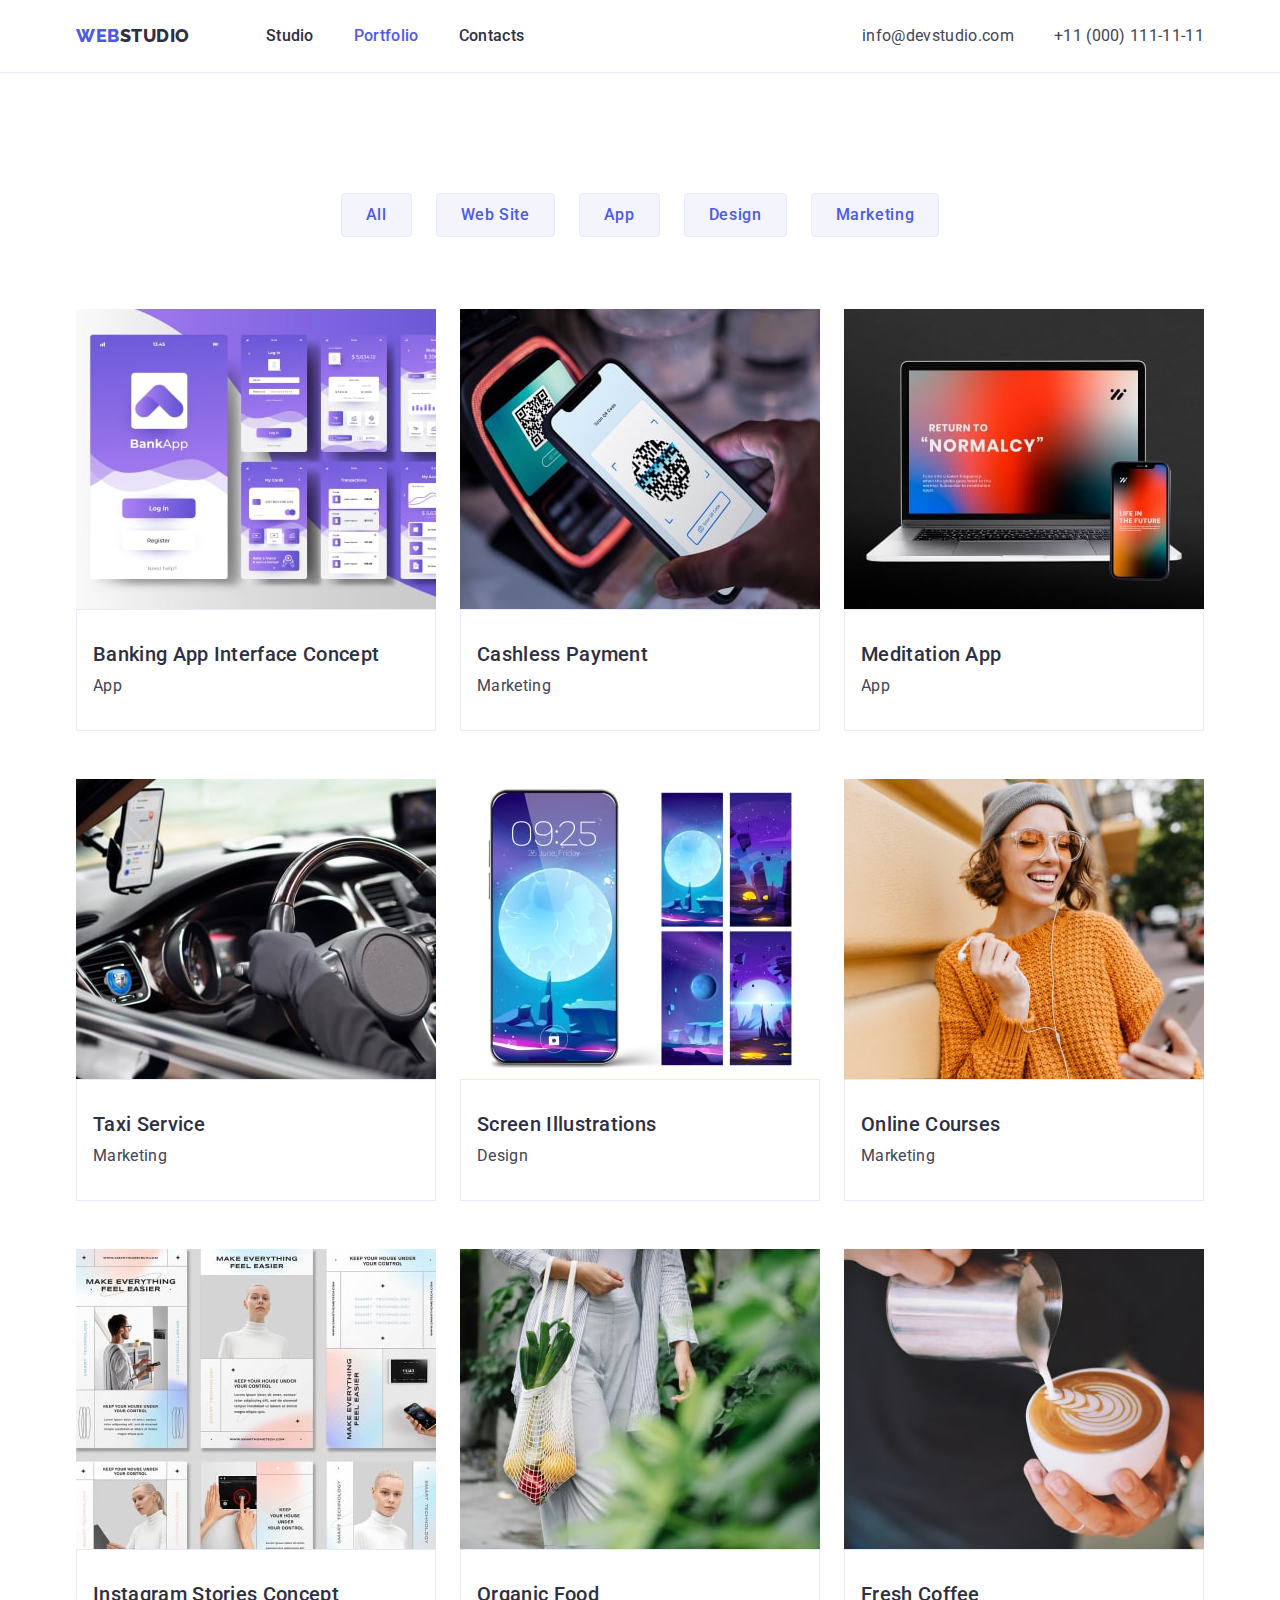
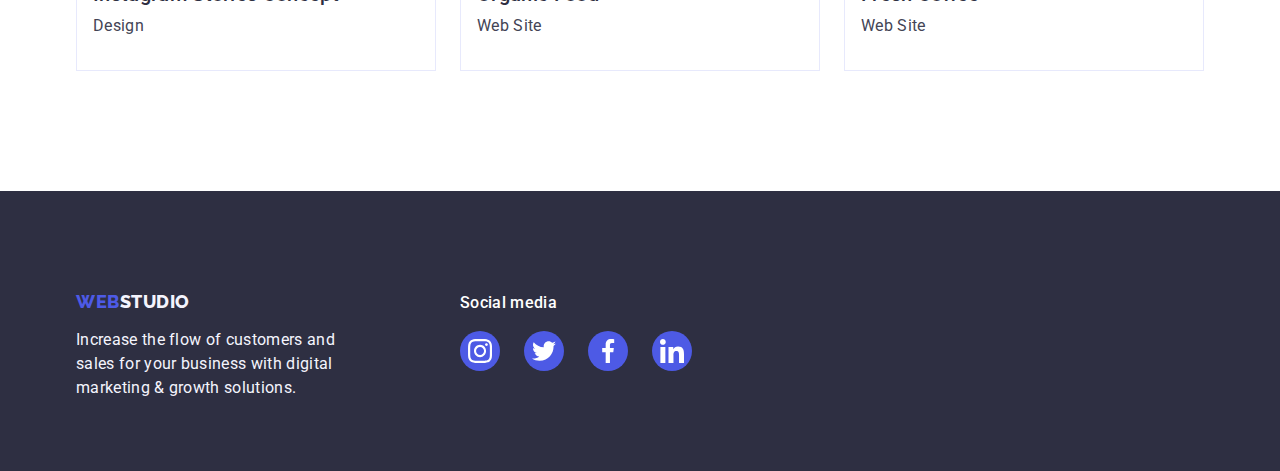
==== portfolio.html @ cc5fbccd "Додає файли з homework 4" ====
<!DOCTYPE html>
<html lang="en">

<head>
	<meta charset="UTF-8">
	<meta http-equiv="X-UA-Compatible" content="IE=edge">
	<meta name="viewport" content="width=device-width, initial-scale=1.0">
	<title>Homework 5 Portfolio</title>
	<link rel="preconnect" href="https://fonts.googleapis.com">
	<link rel="preconnect" href="https://fonts.gstatic.com" crossorigin>
	<link href="https://fonts.googleapis.com/css2?family=Raleway:wght@800&family=Roboto:wght@400;500;700;900&display=swap"
		rel="stylesheet">
	<link rel="stylesheet" href="https://cdnjs.cloudflare.com/ajax/libs/modern-normalize/1.1.0/modern-normalize.min.css">
	<link rel="stylesheet" href="./css/styles.css">
</head>

<body>

	<!-- Header(Шапка сайту) -->

	<header class="header">
		<div class="container header-container">
			<a href="./index.html" class="link logo "><span class="accent">WEB</span>STUDIO</a>

			<nav class="nav">
				<ul class="list list-flex">
					<li class="nav-item"><a href="./index.html" class="link nav-link ">Studio</a></li>
					<li class="nav-item"><a href="./portfolio.html" class="link nav-link accent">Portfolio</a></li>
					<li class="nav-item"><a href="" class="link nav-link">Contacts</a></li>
				</ul>
			</nav>

			<ul class="list contact-list list-flex">
				<li class="nav-item"><a href="" class="link contact-link">info@devstudio.com</a></li>
				<li class="nav-item"><a href="tel:+110001111111" class="link contact-link">+11 (000) 111-11-11</a></li>
			</ul>
		</div>
	</header>


	<main>

		<!-- Web studio projects -->

		<section class="section">

			<!-- <h1>Web studio projects</h1> -->
			<div class="container">
				<ul class="list filter-list list-flex">
					<li class="filter-item"><button type="button" class="btn portfolio-btn">All</button></li>
					<li class="filter-item"><button type="button" class="btn portfolio-btn">Web Site</button></li>
					<li class="filter-item"><button type="button" class="btn portfolio-btn">App</button></li>
					<li class="filter-item"><button type="button" class="btn portfolio-btn">Design</button></li>
					<li class="filter-item"><button type="button" class="btn portfolio-btn">Marketing</button></li>
				</ul>

				<ul class="list projetct-list list-flex">
					<li class="project-item">
						<a href="" class="link project-link">
							<img src="./image/project-1-min.jpg" alt="Screens of app" width="360" height="300">
							<div class="card-content">
								<h2 class="title">Banking App Interface Concept</h2>
								<p>App</p>
							</div>
						</a>
					</li>
					<li class="project-item">
						<a href="" class="link project-link">
							<img src="./image/project-2-min.jpg" alt="Phone reads qr-code" width="360" height="300">
							<div class="card-content">
								<h2 class="title">Cashless Payment</h2>
								<p>Marketing</p>
							</div>
						</a>
					</li>
					<li class="project-item">
						<a href="" class="link project-link">
							<img src="./image/project-3-min.jpg" alt="Laptop and phone" width="360" height="300">
							<div class="card-content">
								<h2 class="title">Meditation App</h2>
								<p>App</p>
							</div>
						</a>
					</li>
					<li class="project-item">
						<a href="" class="link project-link">
							<img src="./image/project-4-min.jpg" alt="Driver's wheel with phone" width="360" height="300">
							<div class="card-content">
								<h2 class="title">Taxi Service</h2>
								<p>Marketing</p>
							</div>
						</a>
					</li>
					<li class="project-item">
						<a href="" class="link project-link">
							<img src="./image/project-5-min.jpg" alt="Phone with 4 screenshots" width="360" height="300">
							<div class="card-content">
								<h2 class="title">Screen Illustrations</h2>
								<p>Design</p>
							</div>
						</a>
					</li>
					<li class="project-item">
						<a href="" class="link project-link">
							<img src="./image/project-6-min.jpg" alt="Woman looks at her phone" width="360" height="300">
							<div class="card-content">
								<h2 class="title">Online Courses</h2>
								<p>Marketing</p>
							</div>
						</a>
					</li>
					<li class="project-item">
						<a href="" class="link project-link">
							<img src="./image/project-7-min.jpg" alt="Screenshots with instructions" width="360" height="300">
							<div class="card-content">
								<h2 class="title">Instagram Stories Concept</h2>
								<p>Design</p>
							</div>
						</a>
					</li>
					<li class="project-item">
						<a href="" class="link project-link">
							<img src="./image/project-8-min.jpg" alt="Woman with a bag of vegetables" width="360" height="300">
							<div class="card-content">
								<h2 class="title">Organic Food</h2>
								<p>Web Site</p>
							</div>
						</a>
					</li>
					<li class="project-item">
						<a href="" class="link project-link">
							<img src="./image/project-9-min.jpg" alt="Cup of coffee with a picture" width="360" height="300">
							<div class="card-content">
								<h2 class="title">Fresh Coffee</h2>
								<p>Web Site</p>
							</div>
						</a>
					</li>
				</ul>
			</div>
		</section>
	</main>

	<!-- Footer(Футер) -->

	<footer class="footer">
		<div class="container">
			<div class="footer-desc">
				<a href="/" class="link logo footer-link"><span class="accent">WEB</span>STUDIO</a>
				<p class="footer-text">Increase the flow of customers and sales for your business with digital marketing &
					growth solutions.</p>
			</div>
			<div class="footer-social-wrap">
				<p class="footer-social-text">Social media</p>
				<ul class="list list-flex">
					<li class="item">
						<a href="/" class="social-link">
							<svg class="social-icon" width="24" height="24">
								<use href="./image/icons/icons.svg#insta"></use>
							</svg>
						</a>
					</li>
					<li class="item">
						<a href="/" class="social-link">
							<svg class="social-icon" width="24" height="24">
								<use href="./image/icons/icons.svg#twitter"></use>
							</svg>
						</a>
					</li>
					<li class="item">
						<a href="/" class="social-link">
							<svg class="social-icon" width="24" height="24">
								<use href="./image/icons/icons.svg#facebook"></use>
							</svg>
						</a>
					</li>
					<li class="item">
						<a href="/" class="social-link">
							<svg class="social-icon" width="24" height="24">
								<use href="./image/icons/icons.svg#linkedin"></use>
							</svg>
						</a>
					</li>
				</ul>

			</div>
		</div>
	</footer>
</body>

</html>
---- css/styles.css ----
/* calc((100% - кіль-сть_відступів_в_рядку * довжина_одного_відступу_в_рядку) / кіль-сть_елементів_в_рядку) */

/* основний колір тексту, абзаців #434455 */

/* другорядний колір тексту #2E2F42 */

/* білий колір: шапка, футер, фон - #E7E9FC */

/* білий колір тексту футер, та btn(Portfolio) #F4F4FD */

/* колір акценту(ефектів) #4D5AE5 */

/* logo: Raleway(800)

nav a(500), contact-list(400), h1(700), 
btn(500), h2(700) h3(500), p(400),  'Roboto';

700 - Bold
500 - 
400 - Normal */

/* Ширина контейнеру: 1128px + 15px padding (right/left) */




:root {
	--border-white-color: #E7E9FC;
	--text-color: #434455;
	--title-color: #2E2F42;
	--accent-color: #4D5AE5;
	--passed-color: #404BBF;
	--white-site-color: #F4F4FD;
	--main-background-color: #FFFFFF;
	--customer-icon-color: #8E8F99;
	--footer-background-color: #2E2F42;
}

body {
	color: var(--text-color);
	background-color: var(--main-background-color);

	font-family: "Roboto", sans-serif;
	font-size: 16px;
	line-height: 1.5;
	letter-spacing: 0.02em;
}

/* Reset some start properties */

p,
h1,
h2,
h3,
h4,
h5,
h6 {
	margin-top: 0;
	margin-bottom: 0;
}

.link {
	text-decoration: none;
	color: inherit;
}

ul {
	margin: 0;
	padding: 0;
}

button {
	cursor: pointer;
	font-family: inherit;
}

img {
	display: block;
	max-width: 100%;
	height: auto;
}

.list {
	list-style: none;
}

/* Logo */

.logo {
	display: inline-block;
	/* padding-top: 24px;
	padding-bottom: 24px; */

	color: var(--title-color);
	font-family: "Raleway", cursive;
	font-weight: 800;
	font-size: 18px;
	line-height: 1.17;
	letter-spacing: 0.03em;
}

/* Button */

.btn {
	font-weight: 500;
	cursor: pointer;

	text-align: center;
	letter-spacing: 0.04em;
}

/* Section */

.section {
	padding-top: 120px;
	padding-bottom: 120px;
}

.section-title {
	margin-bottom: 72px;

	color: var(--title-color);

	font-weight: 700;
	font-size: 36px;
	line-height: 1.11;

	text-align: center;
	text-transform: capitalize;
}

.title {
	margin-bottom: 8px;
	color: var(--title-color);

	font-weight: 500;
	font-size: 20px;
	line-height: 1.2;
}

.list-flex {
	display: flex;
}

/* Header */

.header {
	background: var(--main-background-color);
	border-bottom: 1px solid var(--border-white-color);
}

.container {
	width: 1158px;
	padding-left: 15px;
	padding-right: 15px;
	margin-right: auto;
	margin-left: auto;
}

.header-container {
	display: flex;
	align-items: center;
}

.header-container .logo {
	padding-top: 24px;
	padding-bottom: 24px;
}

.nav {
	margin-left: 76px;
}

.contact-list {
	margin-left: auto;
}

.nav-item:not(:last-child) {
	margin-right: 40px;
}

.nav-link {
	color: var(--title-color);
	font-weight: 500;
}

.nav-link,
.contact-link {
	display: inline-block;
	padding-top: 24px;
	padding-bottom: 24px;
}

.contact-link {
	color: var(--text-color);
}

.nav-link:hover,
.nav-link:focus,
.contact-link:hover,
.contact-link:focus {
	color: var(--accent-color);
}

.accent {
	color: var(--accent-color);
}

/* Hero */

.hero {
	height: 600px;
	max-width: 1440px;
	margin-right: auto;
	margin-left: auto;
	padding-top: 188px;
	padding-bottom: 188px;
	text-align: center;

	background-image:
		linear-gradient(to right,
			rgba(46, 47, 66, 0.7),
			rgba(46, 47, 66, 0.7)),
		url("../image/Hero-people-office-min.jpg");
	background-size: cover;
	background-position: center;
	background-repeat: no-repeat;
}

.hero-title {
	margin-top: 0;
	margin-bottom: 48px;

	color: var(--main-background-color);

	font-weight: 700;
	font-size: 56px;
	line-height: 1.07;
	text-align: center;
}

.hero-btn {
	display: inline-block;

	border-radius: 4px;
	padding: 16px 32px;
	min-width: 169px;


	color: var(--main-background-color);
	background-color: var(--accent-color);
}

.hero-btn:hover,
.hero-btn:focus {
	color: var(--title-color);
}

/* Features */

.visually-hidden {
	position: absolute;
	width: 1px;
	height: 1px;
	margin: -1px;
	border: 0;
	padding: 0;

	white-space: nowrap;
	clip-path: inset(100%);
	clip: rect(0 0 0 0);
	overflow: hidden;
}

.item:not(:last-child) {
	margin-right: 24px;
}

.feature-item {
	width: 264px;
}

.feature-icon-bg {
	width: 264px;
	height: 112px;
	padding: 24px 100px;
	margin-bottom: 8px;

	background-color: var(--white-site-color);
	border-radius: 4px;
}

/* About */

.about-item {
border: 1px solid var(--border-white-color);
}

/* Employees */

.section:nth-child(4) {
	background-color: var(--white-site-color);
}

.employee-content {
	padding-top: 32px;
	padding-left: 16px;
	padding-bottom: 32px;
	padding-right: 16px;

	text-align: center;
	background-color: var(--main-background-color);
}

.employee-item {
	width: calc((100% - 72px)/4);
	background-color: var(--main-background-color);

	box-shadow: 0px 1px 6px rgba(46, 47, 66, 0.08),
		0px 1px 1px rgba(46, 47, 66, 0.16),
		0px 2px 1px rgba(46, 47, 66, 0.08);
	border-radius: 0px 0px 4px 4px;
}

.employee-text {
	text-align: center;
	margin-bottom: 8px;
}

.social-link {
	width: 40px;
	height: 40px;

	border-radius: 50%;
	display: flex;
	align-items: center;
	justify-content: center;
	background-color: var(--accent-color);
	color: var(--main-background-color);
}

.social-icon {
	fill: currentColor;
}

.social-link:hover,
.social-link:focus {
	background-color: var(--passed-color);
}

/* Customers  */

.customer-link {
	width: 168px;
	height: 88px;

	color: var(--customer-icon-color);
	border: 1px solid var(--customer-icon-color);
	border-radius: 4px;

	display: flex;
	align-items: center;
	justify-content: center;
}

.customer-link:hover,
.customer-link:focus {
	color: var(--accent-color);
	border-color: var(--accent-color);
}

.customer-icon {
	fill: currentColor;
}


/* Footer */

.footer {
	padding-top: 100px;
	padding-bottom: 100px;
	background-color: var(--footer-background-color);
}

.footer .container {
	display: flex;
}

.footer-desc {
	display: block;
	width: 264px;
	height: 76px;
	margin-right: 120px;
}

.footer-link {
	color: var(--white-site-color);
	margin-bottom: 16px;
}

.footer-text {
	display: block;
	color: var(--white-site-color);
}

.footer-social-text {
	font-weight: 500;
	color: var(--main-background-color);
	margin-bottom: 16px;
}

/* PORTFOLIO */

.filter-item:not(:last-child) {
	margin-right: 24px;
}

.portfolio-btn {
	border: 1px solid var(--border-white-color);
	border-radius: 4px;

	padding: 12px 24px;

	background-color: var(--white-site-color);
	color: var(--accent-color);
}

.portfolio-btn:hover,
.portfolio-btn:focus {
	color: var(--main-background-color);
	background-color: var(--passed-color);
	box-shadow: 0px 3px 1px rgba(0, 0, 0, 0.1), 
	0px 2px 1px rgba(0, 0, 0, 0.08), 
	0px 2px 2px rgba(0, 0, 0, 0.12);
	border: none;
}

.filter-list {
	justify-content: center;

	margin-bottom: 72px;
}

.projetct-list {
	flex-wrap: wrap;
}

.project-item {
	width: calc((100% - 48px)/3);

	margin-bottom: 48px;
	margin-right: 24px;
}

.project-item:nth-last-child(-n + 3) {
	margin-bottom: 0;
}

.project-item:nth-child(3n) {
	margin-right: 0;
}

.project-item:hover,
.project-item:focus {
	border: 1px solid var(--white-site-color);
	box-shadow: 0px 1px 6px rgba(46, 47, 66, 0.08), 
		0px 1px 1px rgba(46, 47, 66, 0.16), 
		0px 2px 1px rgba(46, 47, 66, 0.08);
}

.card-content {
	padding-top: 32px;
	padding-left: 16px;
	padding-bottom: 32px;

	background-color: var(--main-background-color);
	border: 1px solid var(--border-white-color);
}
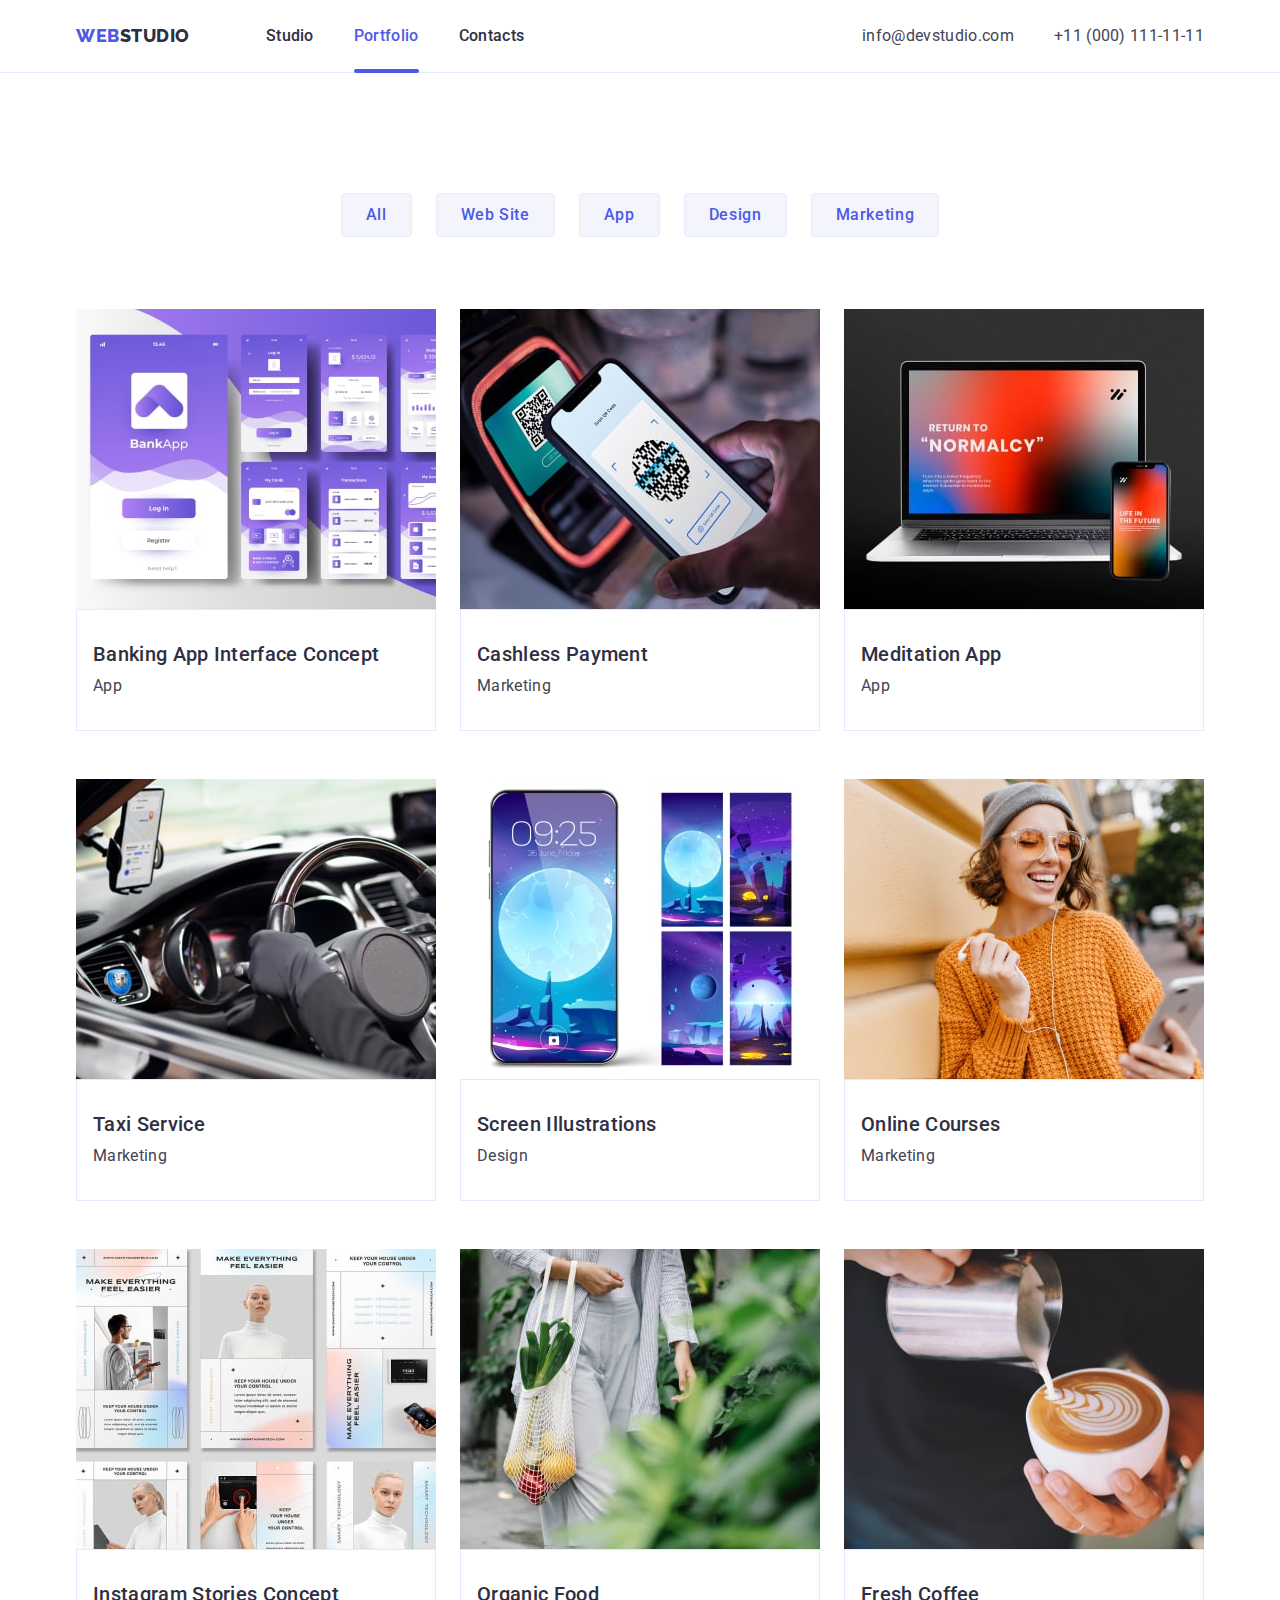
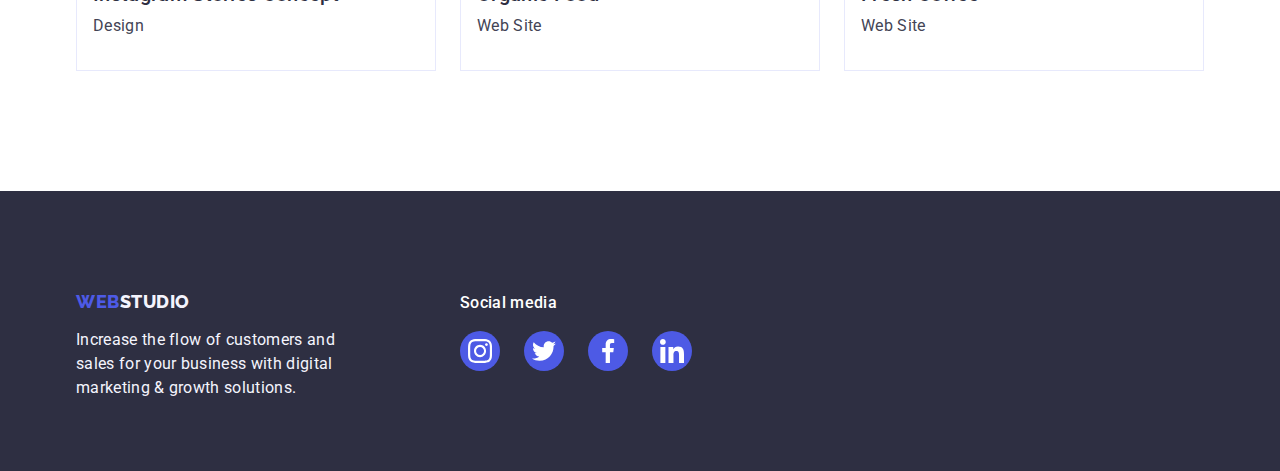
==== commit b0b50b40: "Додає всі  класи, стилі, анімацію, та модалку по hw5" ====
--- a/portfolio.html
+++ b/portfolio.html
@@ -11,6 +11,8 @@
 	<link href="https://fonts.googleapis.com/css2?family=Raleway:wght@800&family=Roboto:wght@400;500;700;900&display=swap"
 		rel="stylesheet">
 	<link rel="stylesheet" href="https://cdnjs.cloudflare.com/ajax/libs/modern-normalize/1.1.0/modern-normalize.min.css">
+	<link rel="stylesheet" href="https://cdnjs.cloudflare.com/ajax/libs/animate.css/4.1.1/animate.min.css">
+	<link href="https://unpkg.com/aos@2.3.1/dist/aos.css" rel="stylesheet">
 	<link rel="stylesheet" href="./css/styles.css">
 </head>
 
@@ -24,9 +26,9 @@
 
 			<nav class="nav">
 				<ul class="list list-flex">
-					<li class="nav-item"><a href="./index.html" class="link nav-link ">Studio</a></li>
+					<li class="nav-item"><a href="./index.html" class="link nav-link scale-link">Studio</a></li>
 					<li class="nav-item"><a href="./portfolio.html" class="link nav-link accent">Portfolio</a></li>
-					<li class="nav-item"><a href="" class="link nav-link">Contacts</a></li>
+					<li class="nav-item"><a href="" class="link nav-link scale-link">Contacts</a></li>
 				</ul>
 			</nav>
 
@@ -46,7 +48,7 @@
 
 			<!-- <h1>Web studio projects</h1> -->
 			<div class="container">
-				<ul class="list filter-list list-flex">
+				<ul class="list filter-list list-flex animate__animated animate__bounceInLeft">
 					<li class="filter-item"><button type="button" class="btn portfolio-btn">All</button></li>
 					<li class="filter-item"><button type="button" class="btn portfolio-btn">Web Site</button></li>
 					<li class="filter-item"><button type="button" class="btn portfolio-btn">App</button></li>
@@ -57,7 +59,13 @@
 				<ul class="list projetct-list list-flex">
 					<li class="project-item">
 						<a href="" class="link project-link">
-							<img src="./image/project-1-min.jpg" alt="Screens of app" width="360" height="300">
+							<div class="project-wrap">
+								<img src="./image/project-1-min.jpg" alt="Screens of app" width="360" height="300">
+								<p class="project-wrap-text">14 Stylish and User-Friendly App Design Concepts · Task Manager App ·
+									Calorie Tracker App · Exotic
+									Fruit Ecommerce App ·
+									Cloud Storage App</p>
+							</div>
 							<div class="card-content">
 								<h2 class="title">Banking App Interface Concept</h2>
 								<p>App</p>
@@ -66,7 +74,13 @@
 					</li>
 					<li class="project-item">
 						<a href="" class="link project-link">
-							<img src="./image/project-2-min.jpg" alt="Phone reads qr-code" width="360" height="300">
+							<div class="project-wrap">
+								<img src="./image/project-2-min.jpg" alt="Phone reads qr-code" width="360" height="300">
+								<p class="project-wrap-text">14 Stylish and User-Friendly App Design Concepts · Task Manager App ·
+									Calorie Tracker App · Exotic
+									Fruit Ecommerce App ·
+									Cloud Storage App</p>
+							</div>
 							<div class="card-content">
 								<h2 class="title">Cashless Payment</h2>
 								<p>Marketing</p>
@@ -75,7 +89,13 @@
 					</li>
 					<li class="project-item">
 						<a href="" class="link project-link">
-							<img src="./image/project-3-min.jpg" alt="Laptop and phone" width="360" height="300">
+							<div class="project-wrap">
+								<img src="./image/project-3-min.jpg" alt="Laptop and phone" width="360" height="300">
+								<p class="project-wrap-text">14 Stylish and User-Friendly App Design Concepts · Task Manager App ·
+									Calorie Tracker App · Exotic
+									Fruit Ecommerce App ·
+									Cloud Storage App</p>
+							</div>
 							<div class="card-content">
 								<h2 class="title">Meditation App</h2>
 								<p>App</p>
@@ -84,7 +104,13 @@
 					</li>
 					<li class="project-item">
 						<a href="" class="link project-link">
-							<img src="./image/project-4-min.jpg" alt="Driver's wheel with phone" width="360" height="300">
+							<div class="project-wrap">
+								<img src="./image/project-4-min.jpg" alt="Driver's wheel with phone" width="360" height="300">
+								<p class="project-wrap-text">14 Stylish and User-Friendly App Design Concepts · Task Manager App ·
+									Calorie Tracker App · Exotic
+									Fruit Ecommerce App ·
+									Cloud Storage App</p>
+							</div>
 							<div class="card-content">
 								<h2 class="title">Taxi Service</h2>
 								<p>Marketing</p>
@@ -93,7 +119,13 @@
 					</li>
 					<li class="project-item">
 						<a href="" class="link project-link">
-							<img src="./image/project-5-min.jpg" alt="Phone with 4 screenshots" width="360" height="300">
+							<div class="project-wrap">
+								<img src="./image/project-5-min.jpg" alt="Phone with 4 screenshots" width="360" height="300">
+								<p class="project-wrap-text">14 Stylish and User-Friendly App Design Concepts · Task Manager App ·
+									Calorie Tracker App · Exotic
+									Fruit Ecommerce App ·
+									Cloud Storage App</p>
+							</div>
 							<div class="card-content">
 								<h2 class="title">Screen Illustrations</h2>
 								<p>Design</p>
@@ -102,7 +134,13 @@
 					</li>
 					<li class="project-item">
 						<a href="" class="link project-link">
-							<img src="./image/project-6-min.jpg" alt="Woman looks at her phone" width="360" height="300">
+							<div class="project-wrap">
+								<img src="./image/project-6-min.jpg" alt="Woman looks at her phone" width="360" height="300">
+								<p class="project-wrap-text">14 Stylish and User-Friendly App Design Concepts · Task Manager App ·
+									Calorie Tracker App · Exotic
+									Fruit Ecommerce App ·
+									Cloud Storage App</p>
+							</div>
 							<div class="card-content">
 								<h2 class="title">Online Courses</h2>
 								<p>Marketing</p>
@@ -111,7 +149,13 @@
 					</li>
 					<li class="project-item">
 						<a href="" class="link project-link">
-							<img src="./image/project-7-min.jpg" alt="Screenshots with instructions" width="360" height="300">
+							<div class="project-wrap">
+								<img src="./image/project-7-min.jpg" alt="Screenshots with instructions" width="360" height="300">
+								<p class="project-wrap-text">14 Stylish and User-Friendly App Design Concepts · Task Manager App ·
+									Calorie Tracker App · Exotic
+									Fruit Ecommerce App ·
+									Cloud Storage App</p>
+							</div>
 							<div class="card-content">
 								<h2 class="title">Instagram Stories Concept</h2>
 								<p>Design</p>
@@ -120,7 +164,13 @@
 					</li>
 					<li class="project-item">
 						<a href="" class="link project-link">
-							<img src="./image/project-8-min.jpg" alt="Woman with a bag of vegetables" width="360" height="300">
+							<div class="project-wrap">
+								<img src="./image/project-8-min.jpg" alt="Woman with a bag of vegetables" width="360" height="300">
+								<p class="project-wrap-text">14 Stylish and User-Friendly App Design Concepts · Task Manager App ·
+									Calorie Tracker App · Exotic
+									Fruit Ecommerce App ·
+									Cloud Storage App</p>
+							</div>
 							<div class="card-content">
 								<h2 class="title">Organic Food</h2>
 								<p>Web Site</p>
@@ -129,7 +179,13 @@
 					</li>
 					<li class="project-item">
 						<a href="" class="link project-link">
-							<img src="./image/project-9-min.jpg" alt="Cup of coffee with a picture" width="360" height="300">
+							<div class="project-wrap">
+								<img src="./image/project-9-min.jpg" alt="Cup of coffee with a picture" width="360" height="300">
+								<p class="project-wrap-text">14 Stylish and User-Friendly App Design Concepts · Task Manager App ·
+									Calorie Tracker App · Exotic
+									Fruit Ecommerce App ·
+									Cloud Storage App</p>
+							</div>
 							<div class="card-content">
 								<h2 class="title">Fresh Coffee</h2>
 								<p>Web Site</p>
--- a/css/styles.css
+++ b/css/styles.css
@@ -34,6 +34,7 @@
 	--main-background-color: #FFFFFF;
 	--customer-icon-color: #8E8F99;
 	--footer-background-color: #2E2F42;
+	--timing-function: cubic-bezier(0.4, 0, 0.2, 1);
 }
 
 body {
@@ -182,6 +183,8 @@
 .nav-link {
 	color: var(--title-color);
 	font-weight: 500;
+
+	transition: color 250ms var(--timing-function);
 }
 
 .nav-link,
@@ -193,6 +196,8 @@
 
 .contact-link {
 	color: var(--text-color);
+
+	transition: color 250ms var(--timing-function);
 }
 
 .nav-link:hover,
@@ -204,6 +209,53 @@
 
 .accent {
 	color: var(--accent-color);
+}
+
+.scale-link {
+	position: relative;
+}
+
+.scale-link::after {
+	position: absolute;
+	left: 0;
+	bottom: -1%;
+
+	content: '';
+	display: inline-block;
+	width: 100%;
+	height: 4px;
+
+	background-color: currentColor;
+	border-radius: 2px;
+	border-width: 0;
+
+	transform: scaleX(0);
+	transition: transform 250ms var(--timing-function);
+}
+
+.scale-link:hover::after,
+.scale-link:focus::after {
+	transform: scaleX(1);
+}
+
+.nav-link.accent {
+	position: relative;
+}
+
+.nav-link.accent::after {
+	position: absolute;
+	left: 0;
+	bottom: -1%;
+
+	content: '';
+	display: inline-block;
+	width: 100%;
+	height: 4px;
+
+	background-color: currentColor;
+
+	border-radius: 2px;
+	border-width: 0;
 }
 
 /* Hero */
@@ -249,6 +301,8 @@
 
 	color: var(--main-background-color);
 	background-color: var(--accent-color);
+
+	transition: color 250ms var(--timing-function);
 }
 
 .hero-btn:hover,
@@ -337,6 +391,8 @@
 	justify-content: center;
 	background-color: var(--accent-color);
 	color: var(--main-background-color);
+
+	transition: background-color 250ms var(--timing-function);
 }
 
 .social-icon {
@@ -361,6 +417,9 @@
 	display: flex;
 	align-items: center;
 	justify-content: center;
+
+	transition: color 250ms var(--timing-function),
+		border-color 250ms var(--timing-function);
 }
 
 .customer-link:hover,
@@ -423,6 +482,12 @@
 
 	background-color: var(--white-site-color);
 	color: var(--accent-color);
+
+	transition: color 250ms var(--timing-function), 
+		background-color 250ms var(--timing-function),
+		box-shadow 250ms var(--timing-function),
+		border 250ms var(--timing-function);
+	;
 }
 
 .portfolio-btn:hover,
@@ -450,6 +515,10 @@
 
 	margin-bottom: 48px;
 	margin-right: 24px;
+
+	transition: color 250ms var(--timing-function),
+		border 250ms var(--timing-function),
+		box-shadow 250ms var(--timing-function);
 }
 
 .project-item:nth-last-child(-n + 3) {
@@ -466,6 +535,31 @@
 	box-shadow: 0px 1px 6px rgba(46, 47, 66, 0.08), 
 		0px 1px 1px rgba(46, 47, 66, 0.16), 
 		0px 2px 1px rgba(46, 47, 66, 0.08);
+
+}
+
+.project-wrap {
+	position: relative;
+	overflow: hidden;
+}
+
+.project-wrap-text {
+	position: absolute;
+	top: 0;
+	padding-top: 40px;
+	padding-left: 32px;
+	padding-right: 32px;
+	background-color: #4D5AE5;
+	color: var(--white-site-color);
+	height: 100%;
+	transform: translateY(100%);
+	transition: transform 250ms var(--timing-function);
+}
+
+.project-item:hover .project-wrap-text,
+.project-item:focus .project-wrap-text {
+	transform: translateY(0);
+
 }
 
 .card-content {
@@ -475,4 +569,70 @@
 
 	background-color: var(--main-background-color);
 	border: 1px solid var(--border-white-color);
+}
+
+
+/* Backdrop */
+
+.backdrop {
+	position: fixed;
+	top: 0;
+	width: 100%;
+	height: 100%;
+	background-color: rgba(46, 47, 66, 0.4);
+
+	transition: opacity 250ms var(--timing-function), 
+		visibility 250ms var(--timing-function);
+}
+
+.modal {
+	position: absolute;
+	top: 50%;
+	left: 50%;
+	transform: translate(-50%, -50%) scale(1) rotate(360deg);
+	transition: transform 250ms var(--timing-function);
+
+	width: 408px;
+	min-height: 576px;
+	padding: 24px;
+
+	background-color:#FCFCFC;
+	box-shadow: 0px 1px 1px rgba(0, 0, 0, 0.14), 
+		0px 1px 3px rgba(0, 0, 0, 0.12), 
+		0px 2px 1px rgba(0, 0, 0, 0.2);
+	border-radius: 4px;
+}
+
+.backdrop.is-hidden .modal {
+	transform: translate(-50%, -50%) scale(0) rotate(0deg);
+}
+
+.modal-icon {
+	fill: currentColor;
+}
+
+.modal-btn-close {
+	display: flex;
+	margin-left: auto;
+	width: 24px;
+	height: 24px;
+
+	justify-content: center;
+	align-items: center;
+
+	border-radius: 50%;
+
+	background-color: var(--border-white-color);
+	color: black;
+	border: 1px solid rgba(0, 0, 0, 0.1);
+}
+
+.is-hidden {
+	visibility: hidden;
+	opacity: 0;
+	pointer-events: none;
+}
+
+.no-scroll {
+	overflow: hidden;
 }